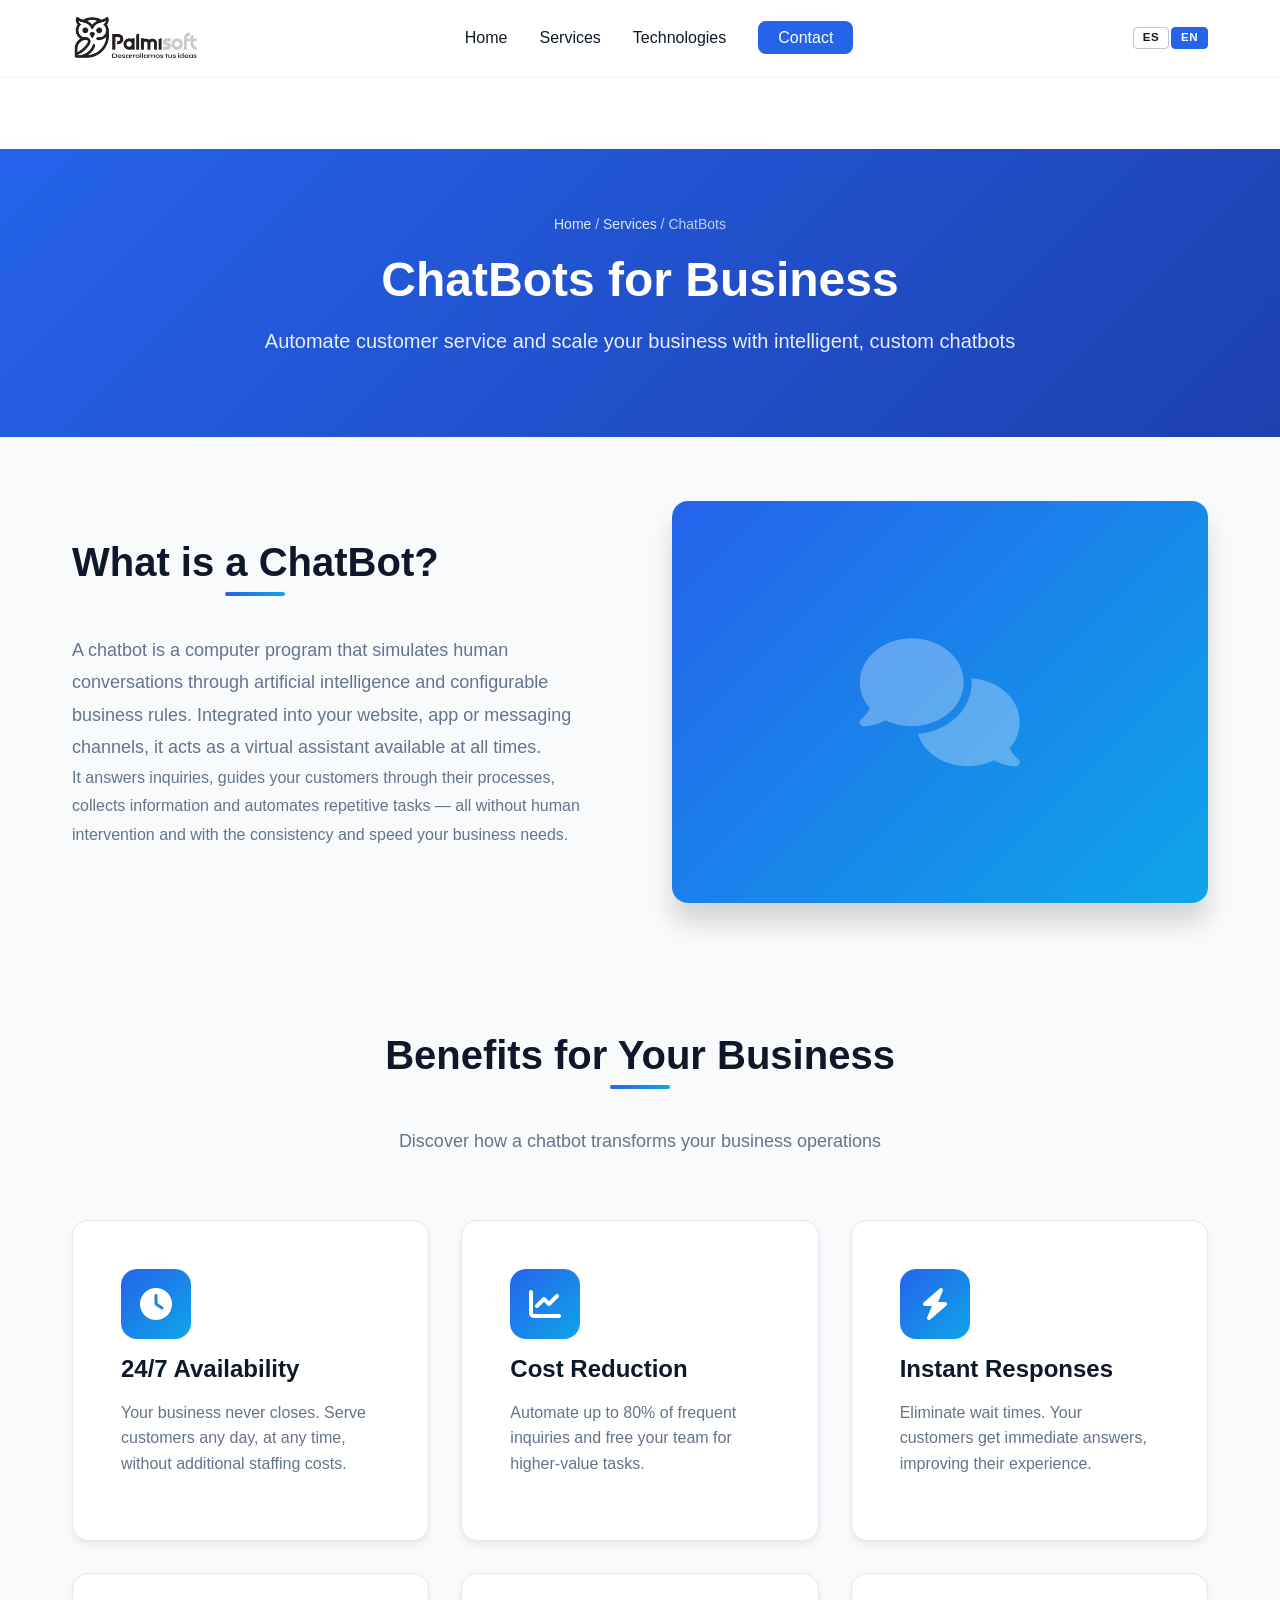
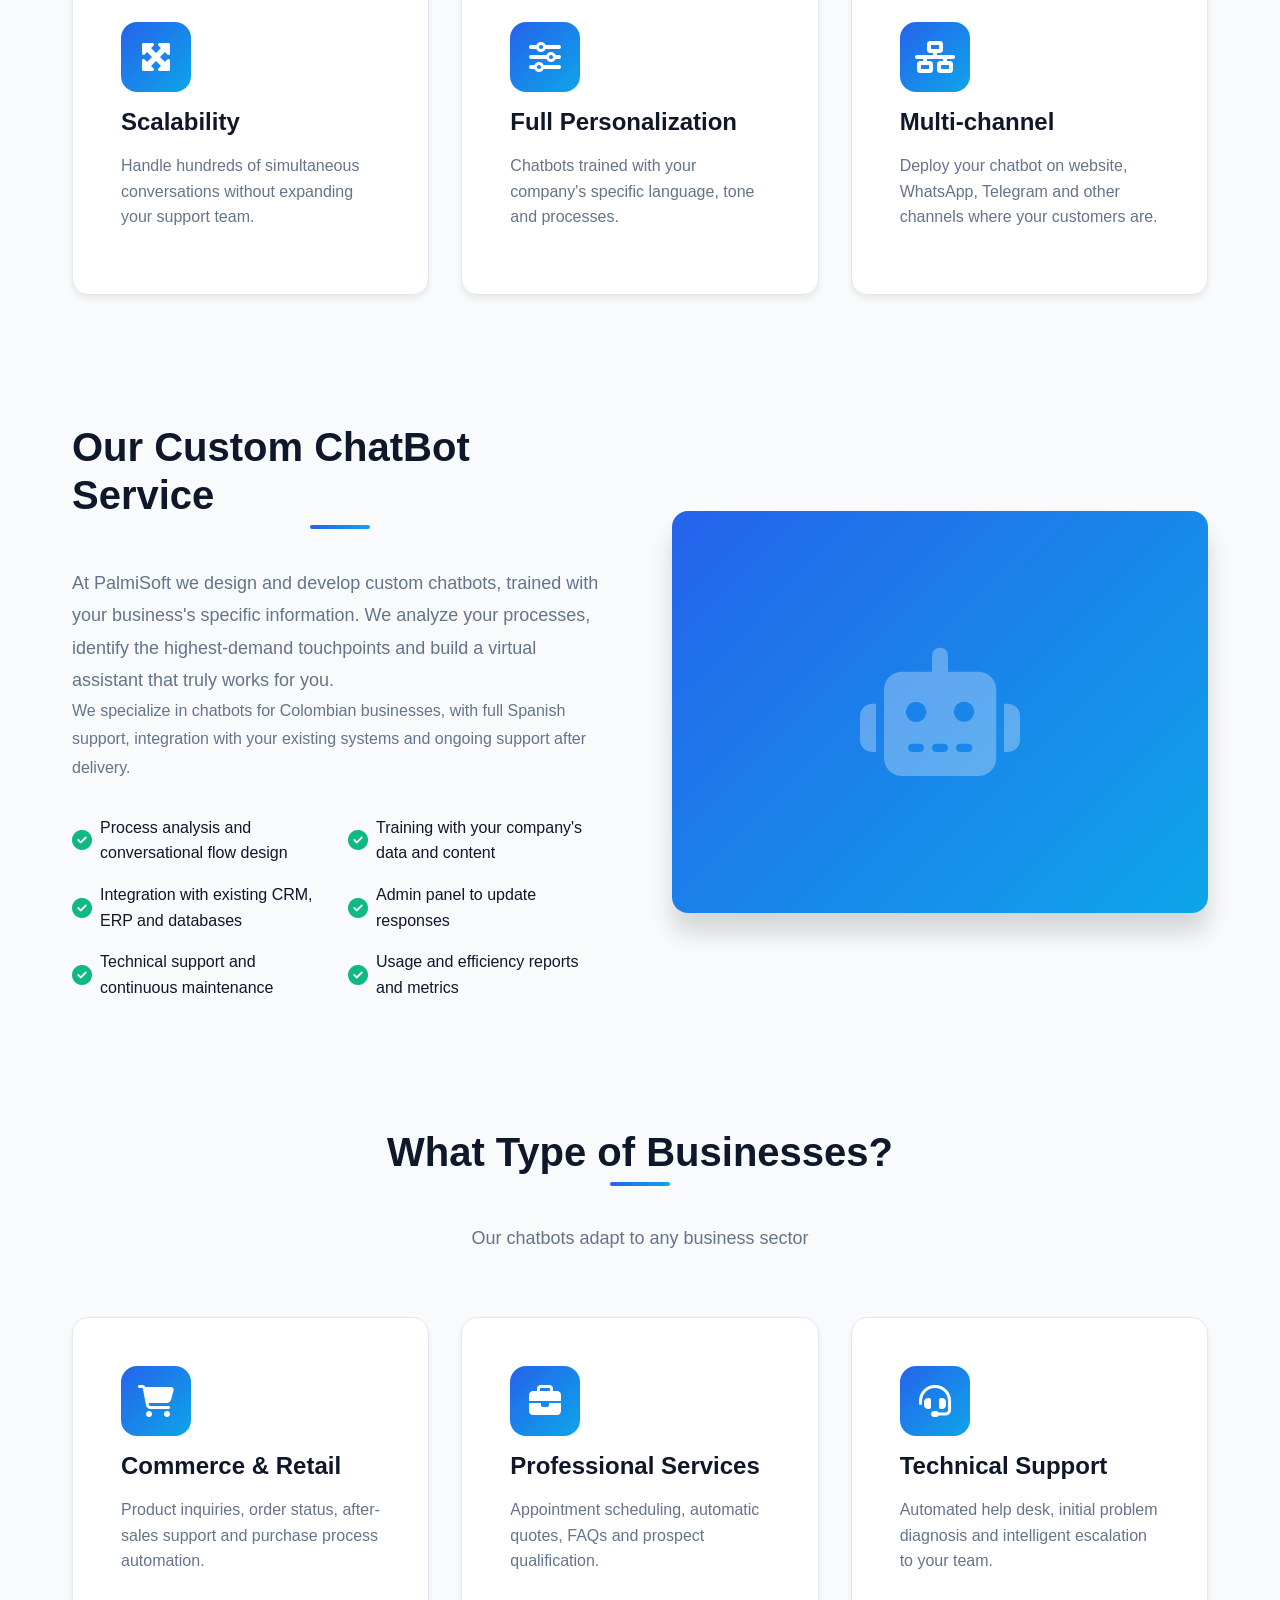
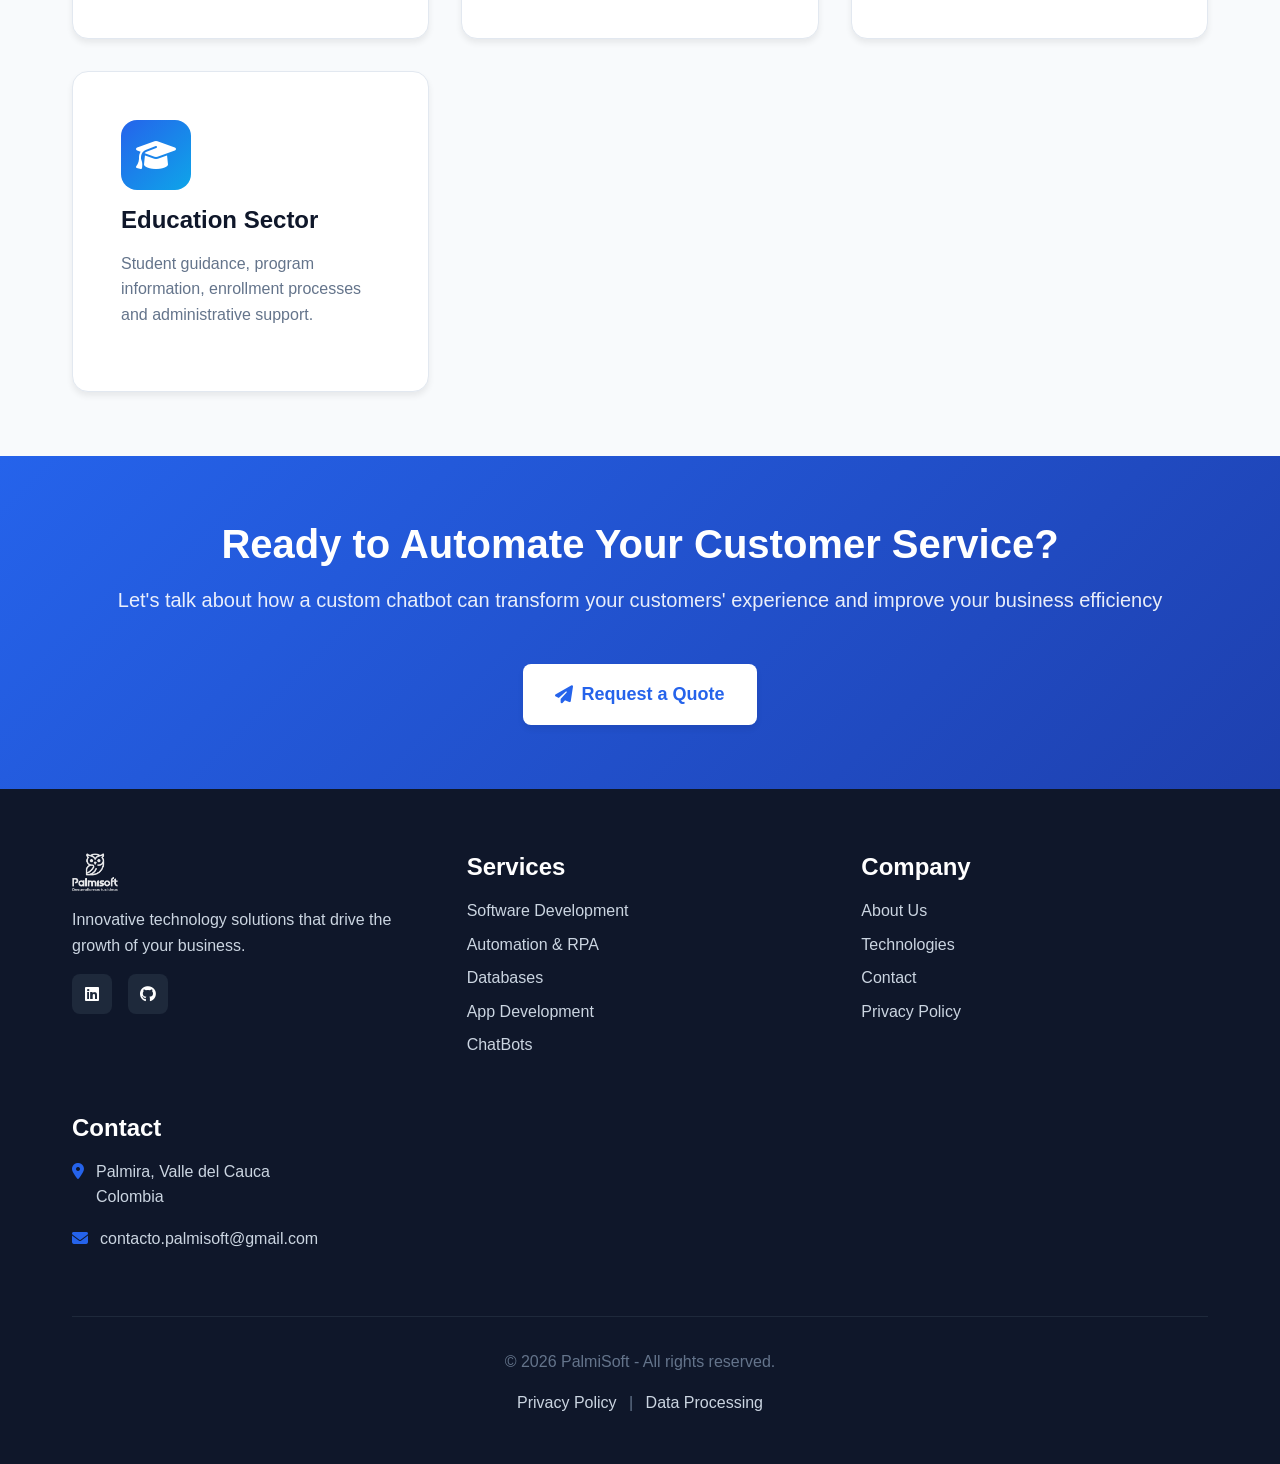
==== chatbots.html @ 6589552c "- Nueva pagina ChatBots" ====
<!DOCTYPE html>
<html lang="es" prefix="og: https://ogp.me/ns#">
<head>
    <meta charset="UTF-8">
    <meta name="viewport" content="width=device-width, initial-scale=1.0">

    <!-- ===== SEO PRIMARY META ===== -->
    <title>ChatBots para Empresas | PalmiSoft - Automatización de Atención al Cliente Colombia</title>
    <meta name="description" content="Creación de chatbots personalizados para empresas en Colombia. Mejora la atención al cliente, automatiza respuestas y opera 24/7. PalmiSoft, Palmira, Colombia.">
    <meta name="keywords" content="chatbot para empresas, chatbot Colombia, automatización atención al cliente, chatbot personalizado, asistente virtual empresas, chatbot WhatsApp, chatbots Palmira, PalmiSoft">
    <meta name="author" content="PalmiSoft">
    <meta name="robots" content="index, follow">
    <meta name="theme-color" content="#2563eb">
    <link rel="canonical" href="https://palmisoft.com.co/chatbots.html">

    <!-- ===== OPEN GRAPH ===== -->
    <meta property="og:type" content="website">
    <meta property="og:url" content="https://palmisoft.com.co/chatbots.html">
    <meta property="og:title" content="ChatBots para Empresas | PalmiSoft - Automatización de Atención al Cliente">
    <meta property="og:description" content="Creación de chatbots personalizados para empresas en Colombia. Mejora la atención al cliente, automatiza respuestas y opera 24/7.">
    <meta property="og:image" content="https://palmisoft.com.co/img/LogoPalmiSoft.png">
    <meta property="og:image:alt" content="PalmiSoft - ChatBots para Empresas">
    <meta property="og:locale" content="es_CO">
    <meta property="og:site_name" content="PalmiSoft">

    <!-- ===== TWITTER CARD ===== -->
    <meta name="twitter:card" content="summary_large_image">
    <meta name="twitter:title" content="ChatBots para Empresas | PalmiSoft">
    <meta name="twitter:description" content="Creación de chatbots personalizados para empresas en Colombia. Mejora la atención al cliente y opera 24/7.">
    <meta name="twitter:image" content="https://palmisoft.com.co/img/LogoPalmiSoft.png">

    <!-- ===== FAVICON ===== -->
    <link rel="icon" type="image/png" href="img/icono.png">
    <link rel="shortcut icon" type="image/png" href="img/icono.png">
    <link rel="apple-touch-icon" href="img/icono.png">

    <!-- ===== PRECONNECTS ===== -->
    <link rel="preconnect" href="https://cdnjs.cloudflare.com">
    <link rel="dns-prefetch" href="https://cdnjs.cloudflare.com">

    <link rel="stylesheet" href="css/styles.css">
    <link rel="stylesheet" href="https://cdnjs.cloudflare.com/ajax/libs/font-awesome/6.4.0/css/all.min.css">

    <!-- ===== JSON-LD STRUCTURED DATA ===== -->
    <script type="application/ld+json">
    {
      "@context": "https://schema.org",
      "@graph": [
        {
          "@type": "Service",
          "@id": "https://palmisoft.com.co/chatbots.html#service",
          "name": "Creación de ChatBots para Empresas",
          "description": "Diseño y desarrollo de chatbots personalizados para empresas. Mejora la atención al cliente, automatiza respuestas y opera 24/7.",
          "provider": { "@id": "https://palmisoft.com.co/#business" },
          "serviceType": "ChatBot Development",
          "areaServed": "Colombia",
          "inLanguage": "es-CO"
        },
        {
          "@type": "WebPage",
          "@id": "https://palmisoft.com.co/chatbots.html",
          "url": "https://palmisoft.com.co/chatbots.html",
          "name": "ChatBots para Empresas - PalmiSoft",
          "description": "Creación de chatbots personalizados para empresas en Colombia. Atención al cliente 24/7, automatización de respuestas y reducción de costos operativos.",
          "isPartOf": { "@id": "https://palmisoft.com.co/#website" },
          "about": { "@id": "https://palmisoft.com.co/#business" },
          "inLanguage": "es-CO",
          "breadcrumb": {
            "@type": "BreadcrumbList",
            "itemListElement": [
              { "@type": "ListItem", "position": 1, "name": "Inicio", "item": "https://palmisoft.com.co/" },
              { "@type": "ListItem", "position": 2, "name": "Servicios", "item": "https://palmisoft.com.co/#servicios" },
              { "@type": "ListItem", "position": 3, "name": "ChatBots para Empresas", "item": "https://palmisoft.com.co/chatbots.html" }
            ]
          }
        }
      ]
    }
    </script>
</head>
<body>
    <!-- Header / Navigation -->
    <header class="header">
        <nav class="navbar">
            <div class="container">
                <div class="nav-wrapper">
                    <a href="index.html" class="logo">
                        <img src="img/LogoPalmiSoft2.png" alt="PalmiSoft" class="logo-img">
                    </a>
                    <button class="mobile-menu-toggle" aria-label="Toggle menu">
                        <span></span>
                        <span></span>
                        <span></span>
                    </button>
                    <ul class="nav-menu">
                        <li><a href="index.html" class="nav-link" data-i18n="nav.home">Inicio</a></li>
                        <li><a href="index.html#servicios" class="nav-link" data-i18n="nav.services">Servicios</a></li>
                        <li><a href="index.html#tecnologias" class="nav-link" data-i18n="nav.technologies">Tecnologías</a></li>
                        <li><a href="contacto.html" class="nav-link btn-contact" data-i18n="nav.contact">Contacto</a></li>
                    </ul>
                    <div class="lang-switcher">
                        <button class="lang-btn active" data-lang="es" aria-pressed="true">ES</button>
                        <button class="lang-btn" data-lang="en" aria-pressed="false">EN</button>
                    </div>
                </div>
            </div>
        </nav>
    </header>

    <!-- Page Header -->
    <section class="page-header">
        <div class="container">
            <p class="page-breadcrumb">
                <a href="index.html" data-i18n="nav.home">Inicio</a> /
                <a href="index.html#servicios" data-i18n="nav.services">Servicios</a> /
                <span data-i18n="chatbots.page.crumb">ChatBots</span>
            </p>
            <h1 class="page-title" data-i18n="chatbots.page.title">ChatBots para Empresas</h1>
            <p class="page-subtitle" data-i18n="chatbots.page.subtitle">Automatiza la atención al cliente y escala tu negocio con chatbots inteligentes y personalizados</p>
        </div>
    </section>

    <!-- ¿Qué es un ChatBot? -->
    <section id="que-es" class="about">
        <div class="container">
            <div class="about-content">
                <div class="about-text">
                    <h2 class="section-title" data-i18n="chatbots.queEs.title">¿Qué es un ChatBot?</h2>
                    <p class="section-description" data-i18n="chatbots.queEs.p1">Un chatbot es un programa informático que simula conversaciones humanas mediante inteligencia artificial y reglas de negocio configurables. Integrado en tu sitio web, aplicación o canales de mensajería, actúa como un asistente virtual disponible en todo momento.</p>
                    <p data-i18n="chatbots.queEs.p2">Responde consultas, guía a tus clientes en sus procesos, recopila información y automatiza tareas repetitivas, todo sin intervención humana y con la consistencia y velocidad que tu negocio necesita.</p>
                </div>
                <div class="about-image">
                    <div class="about-image-placeholder">
                        <i class="fas fa-comments"></i>
                    </div>
                </div>
            </div>
        </div>
    </section>

    <!-- Beneficios -->
    <section id="beneficios" class="technologies">
        <div class="container">
            <div class="section-header">
                <h2 class="section-title" data-i18n="chatbots.benefits.title">Beneficios para tu Empresa</h2>
                <p class="section-description" data-i18n="chatbots.benefits.desc">Descubre cómo un chatbot transforma la operación de tu negocio</p>
            </div>
            <div class="services-grid">

                <div class="service-card">
                    <div class="service-icon">
                        <i class="fas fa-clock"></i>
                    </div>
                    <h3 class="service-title" data-i18n="chatbots.benefits.b1.title">Atención 24/7</h3>
                    <p class="service-description" data-i18n="chatbots.benefits.b1.desc">Tu negocio nunca cierra. Atiende clientes cualquier día y a cualquier hora sin costos adicionales de personal.</p>
                </div>

                <div class="service-card">
                    <div class="service-icon">
                        <i class="fas fa-chart-line"></i>
                    </div>
                    <h3 class="service-title" data-i18n="chatbots.benefits.b2.title">Reducción de Costos</h3>
                    <p class="service-description" data-i18n="chatbots.benefits.b2.desc">Automatiza hasta el 80% de las consultas frecuentes y libera a tu equipo para tareas de mayor valor.</p>
                </div>

                <div class="service-card">
                    <div class="service-icon">
                        <i class="fas fa-bolt"></i>
                    </div>
                    <h3 class="service-title" data-i18n="chatbots.benefits.b3.title">Respuestas Instantáneas</h3>
                    <p class="service-description" data-i18n="chatbots.benefits.b3.desc">Elimina los tiempos de espera. Tus clientes obtienen respuestas inmediatas, mejorando su experiencia.</p>
                </div>

                <div class="service-card">
                    <div class="service-icon">
                        <i class="fas fa-expand-arrows-alt"></i>
                    </div>
                    <h3 class="service-title" data-i18n="chatbots.benefits.b4.title">Escalabilidad</h3>
                    <p class="service-description" data-i18n="chatbots.benefits.b4.desc">Atiende cientos de conversaciones simultáneas sin necesidad de ampliar tu equipo de soporte.</p>
                </div>

                <div class="service-card">
                    <div class="service-icon">
                        <i class="fas fa-sliders-h"></i>
                    </div>
                    <h3 class="service-title" data-i18n="chatbots.benefits.b5.title">Personalización Total</h3>
                    <p class="service-description" data-i18n="chatbots.benefits.b5.desc">Chatbots entrenados con el lenguaje, tono y procesos específicos de tu empresa y sector.</p>
                </div>

                <div class="service-card">
                    <div class="service-icon">
                        <i class="fas fa-network-wired"></i>
                    </div>
                    <h3 class="service-title" data-i18n="chatbots.benefits.b6.title">Multi-canal</h3>
                    <p class="service-description" data-i18n="chatbots.benefits.b6.desc">Despliega tu chatbot en sitio web, WhatsApp, Telegram y otros canales donde están tus clientes.</p>
                </div>

            </div>
        </div>
    </section>

    <!-- Nuestro Servicio -->
    <section id="servicio" class="about">
        <div class="container">
            <div class="about-content">
                <div class="about-text">
                    <h2 class="section-title" data-i18n="chatbots.service.title">Nuestro Servicio de ChatBots Personalizados</h2>
                    <p class="section-description" data-i18n="chatbots.service.p1">En PalmiSoft diseñamos y desarrollamos chatbots a la medida, entrenados con la información específica de tu negocio. Analizamos tus procesos, identificamos los puntos de mayor demanda y construimos un asistente virtual que realmente trabaja para ti.</p>
                    <p data-i18n="chatbots.service.p2">Nos especializamos en chatbots para empresas colombianas, con soporte completo en español, integración con los sistemas que ya utilizas y acompañamiento permanente después de la entrega.</p>
                    <div class="about-features">
                        <div class="feature-item">
                            <i class="fas fa-check-circle"></i>
                            <span data-i18n="chatbots.service.f1">Análisis de procesos y diseño de flujos conversacionales</span>
                        </div>
                        <div class="feature-item">
                            <i class="fas fa-check-circle"></i>
                            <span data-i18n="chatbots.service.f2">Entrenamiento con datos y contenido de tu empresa</span>
                        </div>
                        <div class="feature-item">
                            <i class="fas fa-check-circle"></i>
                            <span data-i18n="chatbots.service.f3">Integración con CRM, ERP y bases de datos existentes</span>
                        </div>
                        <div class="feature-item">
                            <i class="fas fa-check-circle"></i>
                            <span data-i18n="chatbots.service.f4">Panel de administración para actualizar respuestas</span>
                        </div>
                        <div class="feature-item">
                            <i class="fas fa-check-circle"></i>
                            <span data-i18n="chatbots.service.f5">Soporte técnico y mantenimiento continuo</span>
                        </div>
                        <div class="feature-item">
                            <i class="fas fa-check-circle"></i>
                            <span data-i18n="chatbots.service.f6">Reportes y métricas de uso y eficiencia</span>
                        </div>
                    </div>
                </div>
                <div class="about-image">
                    <div class="about-image-placeholder">
                        <i class="fas fa-robot"></i>
                    </div>
                </div>
            </div>
        </div>
    </section>

    <!-- Casos de Uso -->
    <section id="casos" class="technologies">
        <div class="container">
            <div class="section-header">
                <h2 class="section-title" data-i18n="chatbots.useCases.title">¿Para qué tipo de empresas?</h2>
                <p class="section-description" data-i18n="chatbots.useCases.desc">Nuestros chatbots se adaptan a cualquier sector empresarial</p>
            </div>
            <div class="services-grid">

                <div class="service-card">
                    <div class="service-icon">
                        <i class="fas fa-shopping-cart"></i>
                    </div>
                    <h3 class="service-title" data-i18n="chatbots.useCases.u1.title">Comercio y Retail</h3>
                    <p class="service-description" data-i18n="chatbots.useCases.u1.desc">Consultas de productos, estado de pedidos, soporte postventa y automatización del proceso de compra.</p>
                </div>

                <div class="service-card">
                    <div class="service-icon">
                        <i class="fas fa-briefcase"></i>
                    </div>
                    <h3 class="service-title" data-i18n="chatbots.useCases.u2.title">Servicios Profesionales</h3>
                    <p class="service-description" data-i18n="chatbots.useCases.u2.desc">Agendamiento de citas, cotizaciones automáticas, consultas frecuentes y calificación de prospectos.</p>
                </div>

                <div class="service-card">
                    <div class="service-icon">
                        <i class="fas fa-headset"></i>
                    </div>
                    <h3 class="service-title" data-i18n="chatbots.useCases.u3.title">Soporte Técnico</h3>
                    <p class="service-description" data-i18n="chatbots.useCases.u3.desc">Mesa de ayuda automatizada, diagnóstico inicial de problemas y escalamiento inteligente a tu equipo.</p>
                </div>

                <div class="service-card">
                    <div class="service-icon">
                        <i class="fas fa-graduation-cap"></i>
                    </div>
                    <h3 class="service-title" data-i18n="chatbots.useCases.u4.title">Sector Educativo</h3>
                    <p class="service-description" data-i18n="chatbots.useCases.u4.desc">Orientación a estudiantes, información de programas, procesos de inscripción y soporte administrativo.</p>
                </div>

            </div>
        </div>
    </section>

    <!-- CTA Section -->
    <section class="cta-section">
        <div class="container">
            <div class="cta-content">
                <h2 class="cta-title" data-i18n="chatbots.cta.title">¿Listo para automatizar tu atención al cliente?</h2>
                <p class="cta-description" data-i18n="chatbots.cta.desc">Conversemos sobre cómo un chatbot personalizado puede transformar la experiencia de tus clientes y mejorar la eficiencia de tu negocio</p>
                <div class="cta-buttons">
                    <a href="contacto.html" class="btn btn-primary btn-lg">
                        <i class="fas fa-paper-plane"></i> <span data-i18n="chatbots.cta.btn">Solicitar cotización</span>
                    </a>
                </div>
            </div>
        </div>
    </section>

    <!-- Footer -->
    <footer class="footer">
        <div class="container">
            <div class="footer-content">
                <div class="footer-section">
                    <h3 class="footer-title">
                        <img src="img/Logo3.png" alt="PalmiSoft" class="footer-logo-img">
                    </h3>
                    <p class="footer-description" data-i18n="footer.desc">Soluciones tecnológicas innovadoras que impulsan el crecimiento de tu negocio.</p>
                    <div class="social-links">
                        <a href="#" class="social-link" aria-label="LinkedIn"><i class="fab fa-linkedin"></i></a>
                        <a href="#" class="social-link" aria-label="GitHub"><i class="fab fa-github"></i></a>
                    </div>
                </div>

                <div class="footer-section">
                    <h4 class="footer-subtitle" data-i18n="footer.services">Servicios</h4>
                    <ul class="footer-links">
                        <li><a href="index.html#servicios" data-i18n="footer.links.s1">Desarrollo de Software</a></li>
                        <li><a href="index.html#servicios" data-i18n="footer.links.s2">Automatización y RPA</a></li>
                        <li><a href="index.html#servicios" data-i18n="footer.links.s3">Bases de Datos</a></li>
                        <li><a href="index.html#servicios" data-i18n="footer.links.s4">Desarrollo de Aplicaciones</a></li>
                        <li><a href="chatbots.html" data-i18n="footer.links.s5">ChatBots</a></li>
                    </ul>
                </div>

                <div class="footer-section">
                    <h4 class="footer-subtitle" data-i18n="footer.company">Empresa</h4>
                    <ul class="footer-links">
                        <li><a href="index.html#acerca" data-i18n="footer.links.about">Sobre Nosotros</a></li>
                        <li><a href="index.html#tecnologias" data-i18n="footer.links.tech">Tecnologías</a></li>
                        <li><a href="contacto.html" data-i18n="footer.links.contact">Contacto</a></li>
                        <li><a href="privacidad.html" data-i18n="footer.links.privacy">Política de Privacidad</a></li>
                    </ul>
                </div>

                <div class="footer-section">
                    <h4 class="footer-subtitle" data-i18n="footer.contact">Contacto</h4>
                    <ul class="footer-contact">
                        <li>
                            <i class="fas fa-map-marker-alt"></i>
                            <span>Palmira, Valle del Cauca<br>Colombia</span>
                        </li>
                        <li>
                            <i class="fas fa-envelope"></i>
                            <a href="mailto:contacto.palmisoft@gmail.com">contacto.palmisoft@gmail.com</a>
                        </li>
                    </ul>
                </div>
            </div>

            <div class="footer-bottom">
                <p data-i18n="footer.rights">&copy; 2026 PalmiSoft - Todos los derechos reservados.</p>
                <p class="footer-legal">
                    <a href="privacidad.html" data-i18n="footer.legal.privacy">Política de Privacidad</a> | 
                    <a href="privacidad.html" data-i18n="footer.legal.data">Tratamiento de Datos</a>
                </p>
            </div>
        </div>
    </footer>

    <!-- WhatsApp Floating Button 
    <a href="https://wa.me/573173184631?text=Hola%20PalmiSoft%2C%20me%20gustar%C3%ADa%20obtener%20m%C3%A1s%20informaci%C3%B3n%20sobre%20sus%20servicios."
       class="whatsapp-btn"
       target="_blank"
       rel="noopener noreferrer"
       data-i18n-aria="whatsapp.aria"
       aria-label="Contactar por WhatsApp">
        <i class="fab fa-whatsapp"></i>
        <span class="whatsapp-tooltip" data-i18n="whatsapp.tooltip">¡Chatea con nosotros!</span>
    </a>-->

    <script src="js/i18n.js"></script>
    <script src="js/script.js"></script>
</body>
</html>
---- css/styles.css ----
/* ======================================
   PALMISOFT - CORPORATE WEBSITE STYLES
   Modern, responsive design with corporate palette
   ====================================== */

/* ============= CSS RESET & BASE ============= */
* {
    margin: 0;
    padding: 0;
    box-sizing: border-box;
}

:root {
    /* Corporate Color Palette */
    --primary-color: #2563eb;
    --primary-dark: #1e40af;
    --primary-light: #3b82f6;
    --secondary-color: #64748b;
    --secondary-dark: #475569;
    --accent-color: #0ea5e9;
    
    /* Neutral Colors */
    --dark: #0f172a;
    --dark-alt: #1e293b;
    --gray: #64748b;
    --gray-light: #cbd5e1;
    --gray-lighter: #e2e8f0;
    --light: #f8fafc;
    --white: #ffffff;
    
    /* Semantic Colors */
    --success: #10b981;
    --error: #ef4444;
    --warning: #f59e0b;
    --info: #3b82f6;
    
    /* Typography */
    --font-primary: 'Segoe UI', Tahoma, Geneva, Verdana, sans-serif;
    --font-secondary: -apple-system, BlinkMacSystemFont, sans-serif;
    
    /* Spacing */
    --spacing-xs: 0.5rem;
    --spacing-sm: 1rem;
    --spacing-md: 2rem;
    --spacing-lg: 3rem;
    --spacing-xl: 4rem;
    
    /* Border Radius */
    --radius-sm: 0.375rem;
    --radius-md: 0.5rem;
    --radius-lg: 1rem;
    --radius-xl: 1.5rem;
    
    /* Shadows */
    --shadow-sm: 0 1px 2px rgba(0, 0, 0, 0.05);
    --shadow-md: 0 4px 6px rgba(0, 0, 0, 0.07);
    --shadow-lg: 0 10px 15px rgba(0, 0, 0, 0.1);
    --shadow-xl: 0 20px 25px rgba(0, 0, 0, 0.15);
    
    /* Transitions */
    --transition-fast: 0.2s ease;
    --transition-base: 0.3s ease;
    --transition-slow: 0.5s ease;
}

html {
    scroll-behavior: smooth;
    font-size: 16px;
}

body {
    font-family: var(--font-primary);
    color: var(--dark);
    background-color: var(--white);
    line-height: 1.6;
    overflow-x: hidden;
}

/* ============= TYPOGRAPHY ============= */
h1, h2, h3, h4, h5, h6 {
    font-weight: 700;
    line-height: 1.2;
    color: var(--dark);
    margin-bottom: var(--spacing-sm);
}

h1 { font-size: 3rem; }
h2 { font-size: 2.5rem; }
h3 { font-size: 2rem; }
h4 { font-size: 1.5rem; }
h5 { font-size: 1.25rem; }
h6 { font-size: 1rem; }

p {
    margin-bottom: var(--spacing-sm);
    color: var(--gray);
}

a {
    color: var(--primary-color);
    text-decoration: none;
    transition: color var(--transition-fast);
}

a:hover {
    color: var(--primary-dark);
}

/* ============= LAYOUT ============= */
.container {
    max-width: 1200px;
    margin: 0 auto;
    padding: 0 var(--spacing-md);
}

.section-header {
    text-align: center;
    margin-bottom: var(--spacing-xl);
}

.section-title {
    font-size: 2.5rem;
    color: var(--dark);
    margin-bottom: var(--spacing-sm);
    position: relative;
    display: inline-block;
}

.section-title::after {
    content: '';
    position: absolute;
    bottom: -10px;
    left: 50%;
    transform: translateX(-50%);
    width: 60px;
    height: 4px;
    background: linear-gradient(90deg, var(--primary-color), var(--accent-color));
    border-radius: var(--radius-sm);
}

.section-description {
    font-size: 1.125rem;
    color: var(--gray);
    max-width: 700px;
    margin: var(--spacing-md) auto 0;
}

/* ============= BUTTONS ============= */
.btn {
    display: inline-flex;
    align-items: center;
    gap: 0.5rem;
    padding: 0.75rem 1.5rem;
    font-size: 1rem;
    font-weight: 600;
    text-align: center;
    border: none;
    border-radius: var(--radius-md);
    cursor: pointer;
    transition: all var(--transition-base);
    text-decoration: none;
}

.btn-primary {
    background: linear-gradient(135deg, var(--primary-color), var(--primary-light));
    color: var(--white);
    box-shadow: var(--shadow-md);
}

.btn-primary:hover {
    background: linear-gradient(135deg, var(--primary-dark), var(--primary-color));
    transform: translateY(-2px);
    box-shadow: var(--shadow-lg);
}

.btn-secondary {
    background: transparent;
    color: var(--primary-color);
    border: 2px solid var(--primary-color);
}

.btn-secondary:hover {
    background: var(--primary-color);
    color: var(--white);
    transform: translateY(-2px);
}

.btn-lg {
    padding: 1rem 2rem;
    font-size: 1.125rem;
}

.btn-block {
    width: 100%;
    justify-content: center;
}

/* ============= HEADER & NAVIGATION ============= */
.header {
    background: var(--white);
    box-shadow: var(--shadow-sm);
    position: sticky;
    top: 0;
    z-index: 1000;
    transition: all var(--transition-base);
}

.navbar {
    padding: 1rem 0;
}

.nav-wrapper {
    display: flex;
    justify-content: space-between;
    align-items: center;
}

.logo {
    display: flex;
    align-items: center;
    gap: 0.75rem;
    font-size: 1.5rem;
    font-weight: 700;
    color: var(--primary-color);
    text-decoration: none;
}

.logo i {
    font-size: 1.75rem;
}

.nav-menu {
    display: flex;
    list-style: none;
    gap: 2rem;
    align-items: center;
}

.nav-link {
    color: var(--dark);
    font-weight: 500;
    padding: 0.5rem 0;
    position: relative;
    transition: color var(--transition-fast);
}

.nav-link::after {
    content: '';
    position: absolute;
    bottom: 0;
    left: 0;
    width: 0;
    height: 2px;
    background: var(--primary-color);
    transition: width var(--transition-base);
}

.nav-link:hover::after,
.nav-link.active::after {
    width: 100%;
}

.nav-link.btn-contact {
    padding: 0.5rem 1.25rem;
    background: var(--primary-color);
    color: var(--white);
    border-radius: var(--radius-md);
}

.nav-link.btn-contact::after {
    display: none;
}

.nav-link.btn-contact:hover {
    background: var(--primary-dark);
}

.mobile-menu-toggle {
    display: none;
    flex-direction: column;
    gap: 0.25rem;
    background: none;
    border: none;
    cursor: pointer;
    padding: 0.5rem;
}

.mobile-menu-toggle span {
    width: 25px;
    height: 3px;
    background: var(--dark);
    border-radius: var(--radius-sm);
    transition: all var(--transition-fast);
}

/* ============= HERO SECTION ============= */
.hero {
    position: relative;
    min-height: 100vh;
    display: flex;
    align-items: center;
    justify-content: center;
    background: linear-gradient(135deg, #050e1d 0%, #0d2248 40%, #1a3a8f 78%, #2563eb 100%);
    color: var(--white);
    overflow: hidden;
}

.hero-overlay {
    position: absolute;
    inset: 0;
    background-image: radial-gradient(circle, rgba(255, 255, 255, 0.07) 1px, transparent 1px);
    background-size: 28px 28px;
    opacity: 1;
}

.hero-content {
    position: relative;
    z-index: 1;
    text-align: center;
    max-width: 900px;
    padding: var(--spacing-xl) var(--spacing-md);
}

.hero-title {
    font-size: 3.5rem;
    color: var(--white);
    margin-bottom: var(--spacing-md);
    animation: fadeInUp 0.8s ease;
}

.hero-subtitle {
    font-size: 1.25rem;
    color: rgba(255, 255, 255, 0.9);
    margin-bottom: var(--spacing-lg);
    animation: fadeInUp 0.8s ease 0.2s backwards;
}

.hero-cta {
    display: flex;
    gap: var(--spacing-sm);
    justify-content: center;
    flex-wrap: wrap;
    margin-bottom: var(--spacing-xl);
    animation: fadeInUp 0.8s ease 0.4s backwards;
}

.hero-stats {
    display: flex;
    justify-content: center;
    gap: var(--spacing-lg);
    flex-wrap: wrap;
    animation: fadeInUp 0.8s ease 0.6s backwards;
}

.stat-item {
    display: flex;
    flex-direction: column;
    align-items: center;
    gap: 0.5rem;
}

.stat-item i {
    font-size: 2rem;
    color: var(--accent-color);
}

.stat-number {
    font-size: 2rem;
    font-weight: 700;
    color: var(--white);
}

.stat-label {
    font-size: 0.875rem;
    color: rgba(255, 255, 255, 0.8);
}

.hero-scroll {
    position: absolute;
    bottom: 2rem;
    left: 50%;
    transform: translateX(-50%);
    animation: bounce 2s infinite;
}

.scroll-indicator {
    display: block;
    width: 40px;
    height: 40px;
    border: 2px solid var(--white);
    border-radius: 50%;
    display: flex;
    align-items: center;
    justify-content: center;
    color: var(--white);
    font-size: 1.25rem;
}

/* ============= ABOUT SECTION ============= */
.about {
    padding: var(--spacing-xl) 0;
    background: var(--light);
}

.about-content {
    display: grid;
    grid-template-columns: 1fr 1fr;
    gap: var(--spacing-xl);
    align-items: center;
}

.about-text p {
    color: var(--gray);
    line-height: 1.8;
}

.about-features {
    display: grid;
    grid-template-columns: repeat(2, 1fr);
    gap: var(--spacing-sm);
    margin-top: var(--spacing-md);
}

.feature-item {
    display: flex;
    align-items: center;
    gap: 0.5rem;
    color: var(--dark);
}

.feature-item i {
    color: var(--success);
    font-size: 1.25rem;
}

.about-image-placeholder {
    background: linear-gradient(135deg, var(--primary-color), var(--accent-color));
    border-radius: var(--radius-lg);
    aspect-ratio: 4/3;
    display: flex;
    align-items: center;
    justify-content: center;
    box-shadow: var(--shadow-xl);
}

.about-image-placeholder i {
    font-size: 8rem;
    color: rgba(255, 255, 255, 0.3);
}

/* ============= SERVICES SECTION ============= */
.services {
    padding: var(--spacing-xl) 0;
}

.services-grid {
    display: grid;
    grid-template-columns: repeat(auto-fit, minmax(280px, 1fr));
    gap: var(--spacing-md);
}

.service-card {
    background: var(--white);
    padding: var(--spacing-lg);
    border-radius: var(--radius-lg);
    box-shadow: var(--shadow-md);
    transition: all var(--transition-base);
    border: 1px solid var(--gray-lighter);
    position: relative;
    overflow: hidden;
}

.service-card:hover {
    transform: translateY(-8px);
    box-shadow: var(--shadow-xl);
    border-color: var(--primary-color);
}

.service-icon {
    width: 70px;
    height: 70px;
    background: linear-gradient(135deg, var(--primary-color), var(--accent-color));
    border-radius: var(--radius-lg);
    display: flex;
    align-items: center;
    justify-content: center;
    margin-bottom: var(--spacing-sm);
}

.service-icon i {
    font-size: 2rem;
    color: var(--white);
}

.service-title {
    font-size: 1.5rem;
    color: var(--dark);
    margin-bottom: var(--spacing-sm);
}

.service-description {
    color: var(--gray);
    margin-bottom: var(--spacing-sm);
}

.service-features {
    list-style: none;
}

.service-features li {
    padding: 0.5rem 0;
    color: var(--gray);
    display: flex;
    align-items: center;
    gap: 0.5rem;
}

.service-features i {
    color: var(--primary-color);
}

.service-card-cta {
    display: inline-flex;
    align-items: center;
    gap: 0.5rem;
    margin-top: var(--spacing-sm);
    color: var(--primary-color);
    font-weight: 600;
    font-size: 0.9rem;
    text-decoration: none;
    transition: gap var(--transition-fast), color var(--transition-fast);
}

.service-card-cta:hover {
    color: var(--primary-dark);
    gap: 0.75rem;
}

/* ============= TECHNOLOGIES SECTION ============= */
.technologies {
    padding: var(--spacing-xl) 0;
    background: var(--light);
}

.tech-categories {
    display: grid;
    gap: var(--spacing-lg);
}

.tech-category {
    background: var(--white);
    padding: var(--spacing-lg);
    border-radius: var(--radius-lg);
    box-shadow: var(--shadow-md);
}

.tech-category-title {
    font-size: 1.5rem;
    color: var(--dark);
    margin-bottom: var(--spacing-md);
    display: flex;
    align-items: center;
    gap: 0.75rem;
}

.tech-category-title i {
    color: var(--primary-color);
}

.tech-grid {
    display: grid;
    grid-template-columns: repeat(auto-fit, minmax(150px, 1fr));
    gap: var(--spacing-sm);
}

.tech-item {
    display: flex;
    flex-direction: column;
    align-items: center;
    gap: 0.5rem;
    padding: var(--spacing-sm);
    background: var(--light);
    border-radius: var(--radius-md);
    transition: all var(--transition-fast);
    cursor: default;
}

.tech-item:hover {
    background: var(--primary-color);
    color: var(--white);
    transform: scale(1.05);
}

.tech-item i {
    font-size: 2.5rem;
    color: var(--primary-color);
    transition: color var(--transition-fast);
}

.tech-item:hover i {
    color: var(--white);
}

.tech-item span {
    font-weight: 600;
    font-size: 0.875rem;
    text-align: center;
}

/* ============= CTA SECTION ============= */
.cta-section {
    padding: var(--spacing-xl) 0;
    background: linear-gradient(135deg, var(--primary-color), var(--primary-dark));
    color: var(--white);
    text-align: center;
}

.cta-title {
    font-size: 2.5rem;
    color: var(--white);
    margin-bottom: var(--spacing-sm);
}

.cta-description {
    font-size: 1.25rem;
    color: rgba(255, 255, 255, 0.9);
    margin-bottom: var(--spacing-lg);
}

.cta-buttons {
    display: flex;
    gap: var(--spacing-sm);
    justify-content: center;
    flex-wrap: wrap;
}

.cta-section .btn-primary {
    background: var(--white);
    color: var(--primary-color);
}

.cta-section .btn-primary:hover {
    background: var(--light);
}

.cta-section .btn-secondary {
    border-color: var(--white);
    color: var(--white);
}

.cta-section .btn-secondary:hover {
    background: var(--white);
    color: var(--primary-color);
}

/* ============= FOOTER ============= */
.footer {
    background: var(--dark);
    color: var(--gray-light);
    padding: var(--spacing-xl) 0 var(--spacing-md);
}

.footer-content {
    display: grid;
    grid-template-columns: repeat(auto-fit, minmax(250px, 1fr));
    gap: var(--spacing-lg);
    margin-bottom: var(--spacing-lg);
}

.footer-title {
    color: var(--white);
    margin-bottom: var(--spacing-sm);
    display: flex;
    align-items: center;
    gap: 0.5rem;
}

.footer-subtitle {
    color: var(--white);
    margin-bottom: var(--spacing-sm);
}

.footer-description {
    color: var(--gray-light);
    line-height: 1.6;
}

.social-links {
    display: flex;
    gap: var(--spacing-sm);
    margin-top: var(--spacing-sm);
}

.social-link {
    width: 40px;
    height: 40px;
    background: var(--dark-alt);
    border-radius: var(--radius-md);
    display: flex;
    align-items: center;
    justify-content: center;
    color: var(--white);
    transition: all var(--transition-fast);
}

.social-link:hover {
    background: var(--primary-color);
    transform: translateY(-3px);
}

.footer-links {
    list-style: none;
}

.footer-links li {
    margin-bottom: 0.5rem;
}

.footer-links a {
    color: var(--gray-light);
    transition: color var(--transition-fast);
}

.footer-links a:hover {
    color: var(--white);
}

.footer-contact {
    list-style: none;
}

.footer-contact li {
    display: flex;
    gap: 0.75rem;
    margin-bottom: var(--spacing-sm);
    align-items: flex-start;
}

.footer-contact i {
    color: var(--primary-color);
    margin-top: 0.25rem;
}

.footer-contact a {
    color: var(--gray-light);
}

.footer-contact a:hover {
    color: var(--white);
}

.footer-bottom {
    border-top: 1px solid var(--dark-alt);
    padding-top: var(--spacing-md);
    text-align: center;
}

.footer-legal {
    margin-top: var(--spacing-sm);
}

.footer-legal a {
    color: var(--gray-light);
    margin: 0 0.5rem;
}

/* ============= PAGE HEADER (Contact & Privacy) ============= */
.page-header {
    background: linear-gradient(135deg, var(--primary-color), var(--primary-dark));
    color: var(--white);
    padding: var(--spacing-xl) 0;
    text-align: center;
    margin-top: 73px;
}

.page-title {
    font-size: 3rem;
    color: var(--white);
    margin-bottom: var(--spacing-sm);
}

.page-subtitle {
    font-size: 1.25rem;
    color: rgba(255, 255, 255, 0.9);
}

.page-breadcrumb {
    font-size: 0.875rem;
    color: rgba(255, 255, 255, 0.7);
    margin-bottom: var(--spacing-sm);
}

.page-breadcrumb a {
    color: rgba(255, 255, 255, 0.85);
    text-decoration: none;
}

.page-breadcrumb a:hover {
    color: var(--white);
}

/* ============= CONTACT PAGE ============= */
.contact-section {
    padding: var(--spacing-xl) 0;
}

.contact-wrapper {
    display: grid;
    grid-template-columns: 1fr 1.5fr;
    gap: var(--spacing-xl);
}

.contact-info {
    background: var(--light);
    padding: var(--spacing-lg);
    border-radius: var(--radius-lg);
    height: fit-content;
}

.contact-info-title {
    font-size: 2rem;
    margin-bottom: var(--spacing-sm);
}

.contact-info-description {
    color: var(--gray);
    margin-bottom: var(--spacing-lg);
}

.contact-details {
    display: flex;
    flex-direction: column;
    gap: var(--spacing-md);
}

.contact-item {
    display: flex;
    gap: var(--spacing-sm);
}

.contact-icon {
    width: 50px;
    height: 50px;
    background: var(--primary-color);
    border-radius: var(--radius-md);
    display: flex;
    align-items: center;
    justify-content: center;
    flex-shrink: 0;
}

.contact-icon i {
    font-size: 1.5rem;
    color: var(--white);
}

.contact-text h3 {
    font-size: 1.125rem;
    margin-bottom: 0.25rem;
}

.contact-text p,
.contact-text a {
    color: var(--gray);
}

.contact-social {
    margin-top: var(--spacing-lg);
    padding-top: var(--spacing-lg);
    border-top: 1px solid var(--gray-lighter);
}

.contact-social h3 {
    font-size: 1.125rem;
    margin-bottom: var(--spacing-sm);
}

/* Contact Form */
.contact-form-wrapper {
    background: var(--white);
    padding: var(--spacing-lg);
    border-radius: var(--radius-lg);
    box-shadow: var(--shadow-lg);
}

.contact-form-title {
    font-size: 2rem;
    margin-bottom: var(--spacing-sm);
}

.contact-form-description {
    color: var(--gray);
    margin-bottom: var(--spacing-lg);
}

.form-group {
    margin-bottom: var(--spacing-md);
}

.form-label {
    display: block;
    font-weight: 600;
    margin-bottom: 0.5rem;
    color: var(--dark);
}

.required {
    color: var(--error);
}

.form-input {
    width: 100%;
    padding: 0.75rem;
    border: 2px solid var(--gray-lighter);
    border-radius: var(--radius-md);
    font-size: 1rem;
    font-family: inherit;
    transition: all var(--transition-fast);
}

.form-input:focus {
    outline: none;
    border-color: var(--primary-color);
    box-shadow: 0 0 0 3px rgba(37, 99, 235, 0.1);
}

.form-input.error {
    border-color: var(--error);
}

.form-error {
    display: block;
    color: var(--error);
    font-size: 0.875rem;
    margin-top: 0.25rem;
}

.checkbox-label {
    display: flex;
    align-items: flex-start;
    gap: 0.5rem;
    cursor: pointer;
}

.checkbox-label input[type="checkbox"] {
    margin-top: 0.25rem;
    cursor: pointer;
}

.checkbox-label span {
    color: var(--gray);
    font-size: 0.875rem;
}

.success-message {
    text-align: center;
    padding: var(--spacing-lg);
}

.success-icon {
    width: 80px;
    height: 80px;
    background: var(--success);
    border-radius: 50%;
    display: flex;
    align-items: center;
    justify-content: center;
    margin: 0 auto var(--spacing-md);
}

.success-icon i {
    font-size: 3rem;
    color: var(--white);
}

.success-message h3 {
    color: var(--success);
    margin-bottom: var(--spacing-sm);
}

/* Map Section */
.map-section {
    padding: var(--spacing-xl) 0;
    background: var(--light);
}

.map-placeholder {
    background: var(--white);
    border-radius: var(--radius-lg);
    padding: var(--spacing-xl);
    text-align: center;
    box-shadow: var(--shadow-md);
}

.map-placeholder i {
    font-size: 4rem;
    color: var(--primary-color);
    margin-bottom: var(--spacing-sm);
}

.map-placeholder p {
    font-size: 1.125rem;
    color: var(--gray);
}

/* ============= PRIVACY PAGE ============= */
.privacy-section {
    padding: var(--spacing-xl) 0;
    background: var(--light);
}

.privacy-content {
    max-width: 900px;
    margin: 0 auto;
}

.privacy-block {
    background: var(--white);
    padding: var(--spacing-lg);
    border-radius: var(--radius-lg);
    box-shadow: var(--shadow-md);
    margin-bottom: var(--spacing-md);
}

.privacy-title {
    font-size: 1.75rem;
    color: var(--dark);
    margin-bottom: var(--spacing-md);
    display: flex;
    align-items: flex-start;
    gap: var(--spacing-sm);
}

.privacy-number {
    display: inline-flex;
    align-items: center;
    justify-content: center;
    min-width: 40px;
    height: 40px;
    background: var(--primary-color);
    color: var(--white);
    border-radius: var(--radius-md);
    font-size: 1.25rem;
    font-weight: 700;
}

.privacy-text {
    color: var(--gray);
    line-height: 1.8;
}

.privacy-text ul {
    margin: var(--spacing-sm) 0;
    padding-left: var(--spacing-md);
}

.privacy-text li {
    margin-bottom: 0.5rem;
}

.info-list {
    list-style: none;
    padding: 0;
}

.info-list li {
    padding: 0.5rem 0;
    border-bottom: 1px solid var(--gray-lighter);
}

.info-list li:last-child {
    border-bottom: none;
}

.definition-list dt {
    font-weight: 700;
    color: var(--dark);
    margin-top: var(--spacing-sm);
}

.definition-list dd {
    margin-left: var(--spacing-md);
    margin-bottom: var(--spacing-sm);
}

.highlight-text {
    background: var(--light);
    padding: var(--spacing-sm);
    border-left: 4px solid var(--primary-color);
    border-radius: var(--radius-sm);
    display: flex;
    align-items: center;
    gap: var(--spacing-sm);
}

.highlight-text i {
    color: var(--primary-color);
    font-size: 1.25rem;
}

.rights-list {
    list-style: none;
    padding: 0;
}

.rights-list li {
    padding: 0.75rem;
    margin-bottom: 0.5rem;
    background: var(--light);
    border-radius: var(--radius-md);
    display: flex;
    align-items: center;
    gap: var(--spacing-sm);
}

.rights-list i {
    color: var(--success);
    font-size: 1.25rem;
}

.contact-box {
    background: var(--light);
    padding: var(--spacing-md);
    border-radius: var(--radius-md);
    text-align: center;
    margin: var(--spacing-md) 0;
}

.contact-box i {
    color: var(--primary-color);
    font-size: 1.5rem;
    margin-right: 0.5rem;
}

.contact-box a {
    font-size: 1.25rem;
    font-weight: 600;
}

.privacy-contact {
    background: linear-gradient(135deg, var(--primary-color), var(--primary-dark));
    color: var(--white);
    padding: var(--spacing-lg);
    border-radius: var(--radius-lg);
    text-align: center;
    margin-top: var(--spacing-lg);
}

.privacy-contact h3 {
    color: var(--white);
    margin-bottom: var(--spacing-sm);
}

.privacy-contact p {
    color: rgba(255, 255, 255, 0.9);
    margin-bottom: var(--spacing-md);
}

.contact-buttons {
    display: flex;
    gap: var(--spacing-sm);
    justify-content: center;
    flex-wrap: wrap;
}

.privacy-contact .btn-primary {
    background: var(--white);
    color: var(--primary-color);
}

.privacy-contact .btn-primary:hover {
    background: var(--light);
}

.privacy-contact .btn-secondary {
    border-color: var(--white);
    color: var(--white);
}

.privacy-contact .btn-secondary:hover {
    background: var(--white);
    color: var(--primary-color);
}

.back-to-home {
    text-align: center;
    margin-top: var(--spacing-lg);
}

/* ============= ANIMATIONS ============= */
@keyframes fadeInUp {
    from {
        opacity: 0;
        transform: translateY(30px);
    }
    to {
        opacity: 1;
        transform: translateY(0);
    }
}

@keyframes bounce {
    0%, 20%, 50%, 80%, 100% {
        transform: translateX(-50%) translateY(0);
    }
    40% {
        transform: translateX(-50%) translateY(-10px);
    }
    60% {
        transform: translateX(-50%) translateY(-5px);
    }
}

/* ============= RESPONSIVE DESIGN ============= */
@media (max-width: 768px) {
    /* Typography */
    h1 { font-size: 2rem; }
    h2 { font-size: 1.75rem; }
    h3 { font-size: 1.5rem; }
    
    .section-title { font-size: 2rem; }
    .hero-title { font-size: 2.5rem; }
    .page-title { font-size: 2rem; }
    
    /* Navigation */
    .mobile-menu-toggle {
        display: flex;
    }
    
    .nav-menu {
        position: fixed;
        top: 73px;
        left: -100%;
        width: 100%;
        height: calc(100vh - 73px);
        background: var(--white);
        flex-direction: column;
        padding: var(--spacing-md);
        box-shadow: var(--shadow-lg);
        transition: left var(--transition-base);
    }
    
    .nav-menu.active {
        left: 0;
    }
    
    /* Layout */
    .about-content,
    .contact-wrapper {
        grid-template-columns: 1fr;
    }
    
    .services-grid {
        grid-template-columns: 1fr;
    }
    
    .tech-grid {
        grid-template-columns: repeat(2, 1fr);
    }
    
    .hero-stats {
        gap: var(--spacing-md);
    }
    
    .stat-number {
        font-size: 1.5rem;
    }
    
    .hero-cta {
        flex-direction: column;
    }
    
    .hero-cta .btn {
        width: 100%;
    }
}

@media (max-width: 480px) {
    :root {
        --spacing-md: 1rem;
        --spacing-lg: 2rem;
        --spacing-xl: 3rem;
    }
    
    .container {
        padding: 0 1rem;
    }
    
    .hero-title {
        font-size: 2rem;
    }
    
    .about-features {
        grid-template-columns: 1fr;
    }
    
    .footer-content {
        grid-template-columns: 1fr;
    }
}

/* ============= UTILITY CLASSES ============= */
.text-center { text-align: center; }
.text-left { text-align: left; }
.text-right { text-align: right; }

.mt-1 { margin-top: var(--spacing-sm); }
.mt-2 { margin-top: var(--spacing-md); }
.mt-3 { margin-top: var(--spacing-lg); }

.mb-1 { margin-bottom: var(--spacing-sm); }
.mb-2 { margin-bottom: var(--spacing-md); }
.mb-3 { margin-bottom: var(--spacing-lg); }

.hidden { display: none; }
.visible { display: block; }

/* ============= LOGO IMAGES ============= */
.logo-img {
    height: 44px;
    max-width: 200px;
    width: auto;
    object-fit: contain;
    display: block;
}

.footer-logo-img {
    height: 38px;
    max-width: 180px;
    width: auto;
    object-fit: contain;
    display: block;
    filter: brightness(0) invert(1);
    opacity: 0.9;
    transition: opacity var(--transition-fast);
}

.footer-logo-img:hover {
    opacity: 1;
}

/* ============= ABOUT LOGO WRAPPER ============= */
.about-logo-wrapper {
    background: var(--white);
    border-radius: var(--radius-lg);
    aspect-ratio: 4/3;
    display: flex;
    align-items: center;
    justify-content: center;
    box-shadow: 0 25px 60px rgba(37, 99, 235, 0.14), 0 0 0 1px rgba(37, 99, 235, 0.07);
    padding: var(--spacing-xl);
    position: relative;
    overflow: hidden;
}

.about-logo-wrapper::after {
    content: '';
    position: absolute;
    bottom: 0;
    left: 0;
    right: 0;
    height: 5px;
    background: linear-gradient(90deg, var(--primary-color), var(--accent-color));
}

.about-logo-img {
    max-width: 76%;
    height: auto;
    position: relative;
    z-index: 1;
    transition: transform var(--transition-base);
}

.about-logo-wrapper:hover .about-logo-img {
    transform: scale(1.04);
}

/* ============= SERVICE CARD ACCENT LINE ============= */
.service-card::before {
    content: '';
    position: absolute;
    top: 0;
    left: 0;
    right: 0;
    height: 4px;
    background: linear-gradient(90deg, var(--primary-color), var(--accent-color));
    transform: scaleX(0);
    transform-origin: left;
    transition: transform var(--transition-base);
}

.service-card:hover::before {
    transform: scaleX(1);
}

/* ============= WHATSAPP FLOATING BUTTON ============= */
.whatsapp-btn {
    position: fixed;
    bottom: 2rem;
    right: 2rem;
    width: 62px;
    height: 62px;
    background: #25d366;
    border-radius: 50%;
    display: flex;
    align-items: center;
    justify-content: center;
    color: var(--white);
    font-size: 2rem;
    box-shadow: 0 6px 24px rgba(37, 211, 102, 0.45);
    transition: all var(--transition-base);
    z-index: 998;
    text-decoration: none;
}

.whatsapp-btn::before {
    content: '';
    position: absolute;
    width: 100%;
    height: 100%;
    border-radius: 50%;
    background: rgba(37, 211, 102, 0.55);
    animation: whatsapp-pulse 2.5s ease-out infinite;
    z-index: -1;
}

.whatsapp-btn:hover {
    transform: scale(1.12);
    background: #128c7e;
    color: var(--white);
    box-shadow: 0 10px 32px rgba(37, 211, 102, 0.55);
}

.whatsapp-tooltip {
    position: absolute;
    right: 74px;
    background: var(--dark);
    color: var(--white);
    padding: 0.45rem 1rem;
    border-radius: var(--radius-md);
    font-size: 0.85rem;
    font-weight: 500;
    white-space: nowrap;
    opacity: 0;
    transform: translateX(8px);
    transition: all var(--transition-fast);
    pointer-events: none;
    box-shadow: var(--shadow-lg);
}

.whatsapp-tooltip::after {
    content: '';
    position: absolute;
    right: -5px;
    top: 50%;
    transform: translateY(-50%);
    width: 0;
    height: 0;
    border-top: 5px solid transparent;
    border-bottom: 5px solid transparent;
    border-left: 5px solid var(--dark);
}

.whatsapp-btn:hover .whatsapp-tooltip {
    opacity: 1;
    transform: translateX(0);
}

@keyframes whatsapp-pulse {
    0%   { transform: scale(1);   opacity: 0.75; }
    70%  { transform: scale(1.7); opacity: 0; }
    100% { transform: scale(1.7); opacity: 0; }
}

/* ============= FORM SUBMIT ERROR ============= */
.form-submit-error {
    background: rgba(239, 68, 68, 0.08);
    border: 1px solid rgba(239, 68, 68, 0.3);
    color: var(--error);
    padding: var(--spacing-sm);
    border-radius: var(--radius-md);
    margin-bottom: var(--spacing-sm);
    display: flex;
    align-items: center;
    gap: 0.75rem;
    font-size: 0.9rem;
    animation: fadeInUp 0.3s ease;
}

/* ============= CAPTCHA ============= */
.captcha-box {
    display: flex;
    align-items: center;
    gap: var(--spacing-sm);
    flex-wrap: wrap;
}

.captcha-question {
    display: flex;
    align-items: center;
    gap: 0.6rem;
    background: linear-gradient(135deg, var(--primary-color), var(--accent-color));
    color: var(--white);
    padding: 0.65rem 1.1rem;
    border-radius: var(--radius-md);
    font-size: 1rem;
    font-weight: 600;
    min-width: 190px;
    user-select: none;
    letter-spacing: 0.02em;
    box-shadow: var(--shadow-md);
}

.captcha-question i {
    font-size: 1rem;
    opacity: 0.85;
}

.captcha-input-wrapper {
    display: flex;
    align-items: center;
    gap: 0.5rem;
    flex: 1;
    min-width: 140px;
}

.captcha-input {
    flex: 1;
    /* Remove number arrows */
    -moz-appearance: textfield;
}

.captcha-input::-webkit-outer-spin-button,
.captcha-input::-webkit-inner-spin-button {
    -webkit-appearance: none;
    margin: 0;
}

.captcha-refresh {
    width: 40px;
    height: 40px;
    min-width: 40px;
    background: var(--gray-lighter);
    border: none;
    border-radius: var(--radius-md);
    color: var(--secondary-color);
    font-size: 0.95rem;
    cursor: pointer;
    display: flex;
    align-items: center;
    justify-content: center;
    transition: all var(--transition-fast);
}

.captcha-refresh:hover {
    background: var(--primary-color);
    color: var(--white);
    transform: rotate(90deg);
}

@media (max-width: 480px) {
    .captcha-box {
        flex-direction: column;
        align-items: stretch;
    }

    .captcha-question {
        min-width: unset;
    }
}

/* ============= LANGUAGE SWITCHER ============= */
.lang-switcher {
    display: flex;
    align-items: center;
    gap: 2px;
    margin-left: var(--spacing-sm);
    flex-shrink: 0;
}

.lang-btn {
    background: transparent;
    border: 1.5px solid rgba(15, 23, 42, 0.25);
    color: var(--dark);
    font-size: 0.72rem;
    font-weight: 600;
    letter-spacing: 0.04em;
    padding: 4px 9px;
    border-radius: 4px;
    cursor: pointer;
    transition: all var(--transition-fast);
    line-height: 1;
}

.lang-btn:hover {
    background: rgba(37, 99, 235, 0.08);
    color: var(--primary-color);
    border-color: var(--primary-color);
}

.lang-btn.active {
    background: var(--primary-color);
    border-color: var(--primary-color);
    color: var(--white);
}

/* Mobile: show switcher inline in the nav-wrapper */
@media (max-width: 768px) {
    .lang-switcher {
        margin-left: var(--spacing-xs);
        margin-right: 0;
        order: 3; /* after logo and toggle */
    }

    .mobile-menu-toggle {
        margin-left: auto; /* push toggle + lang-switcher to the right */
        order: 2;
    }

    .nav-wrapper {
        justify-content: flex-start;
    }
}
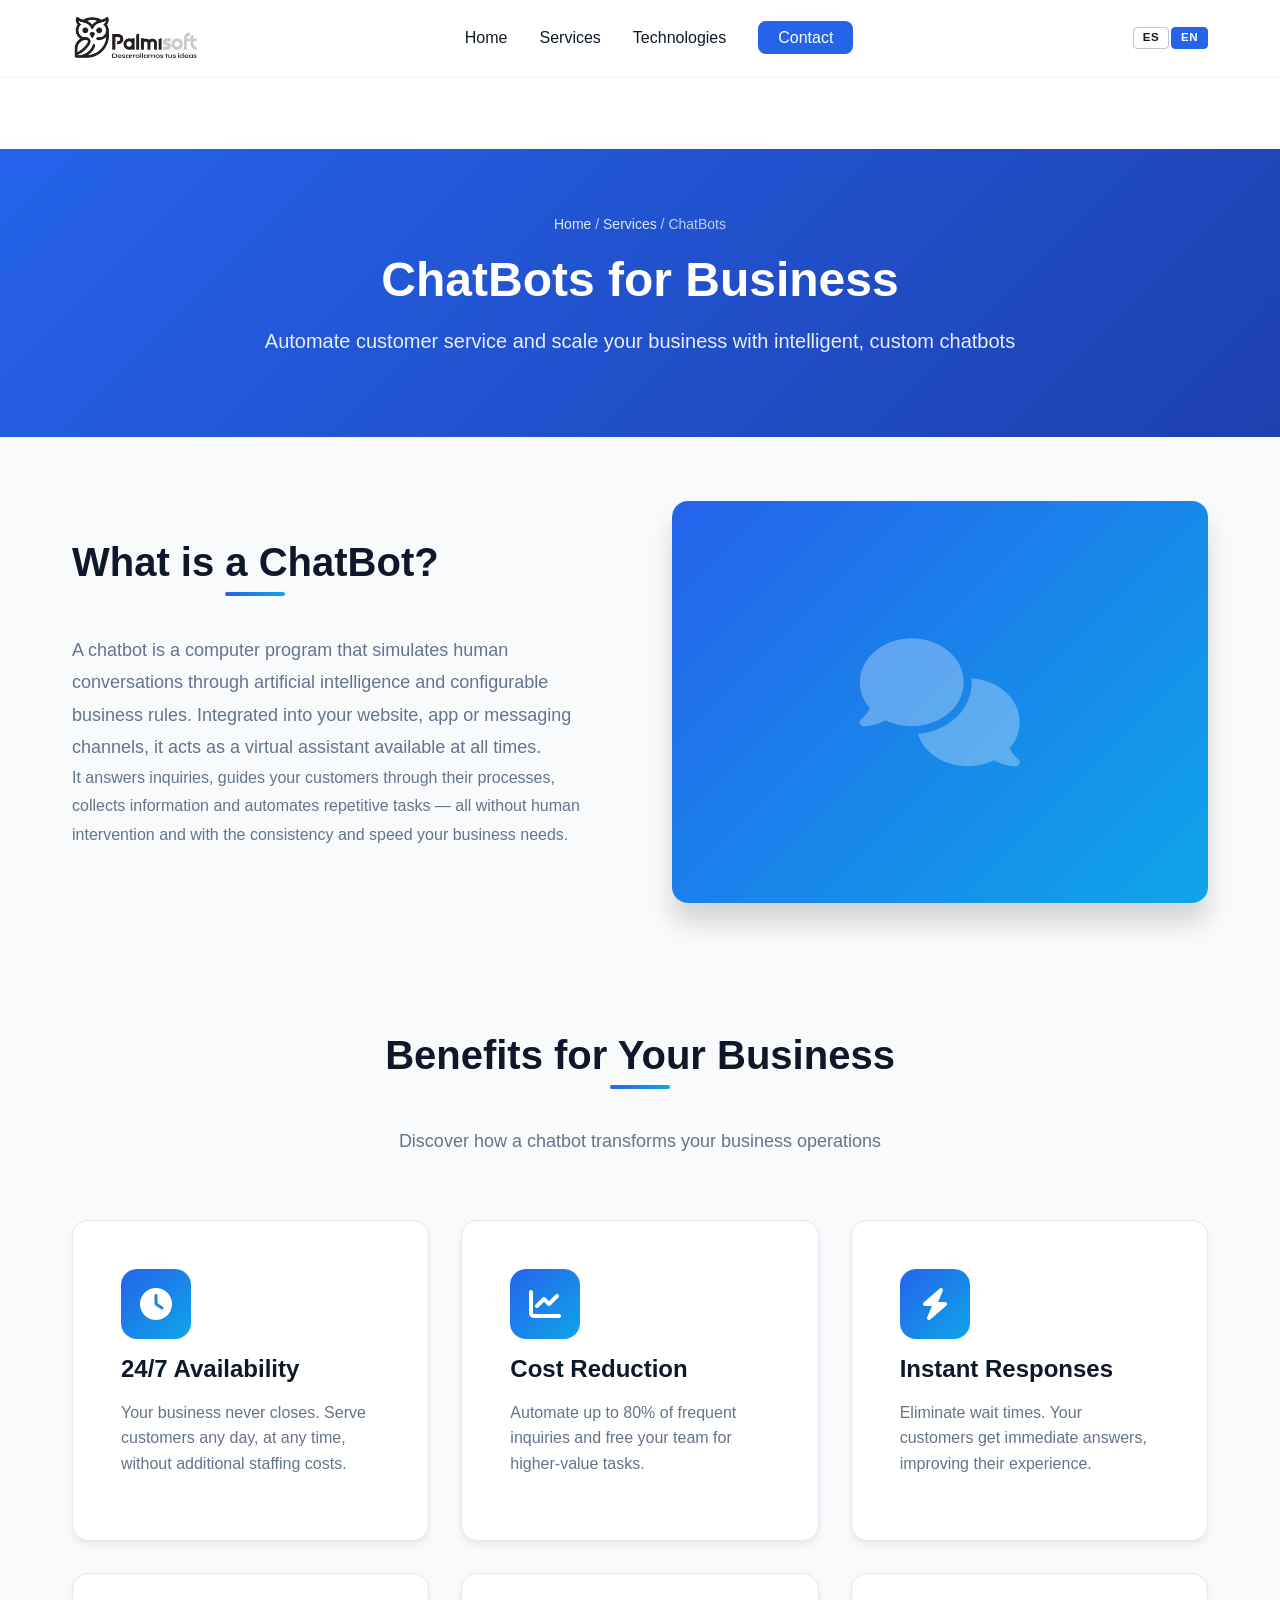
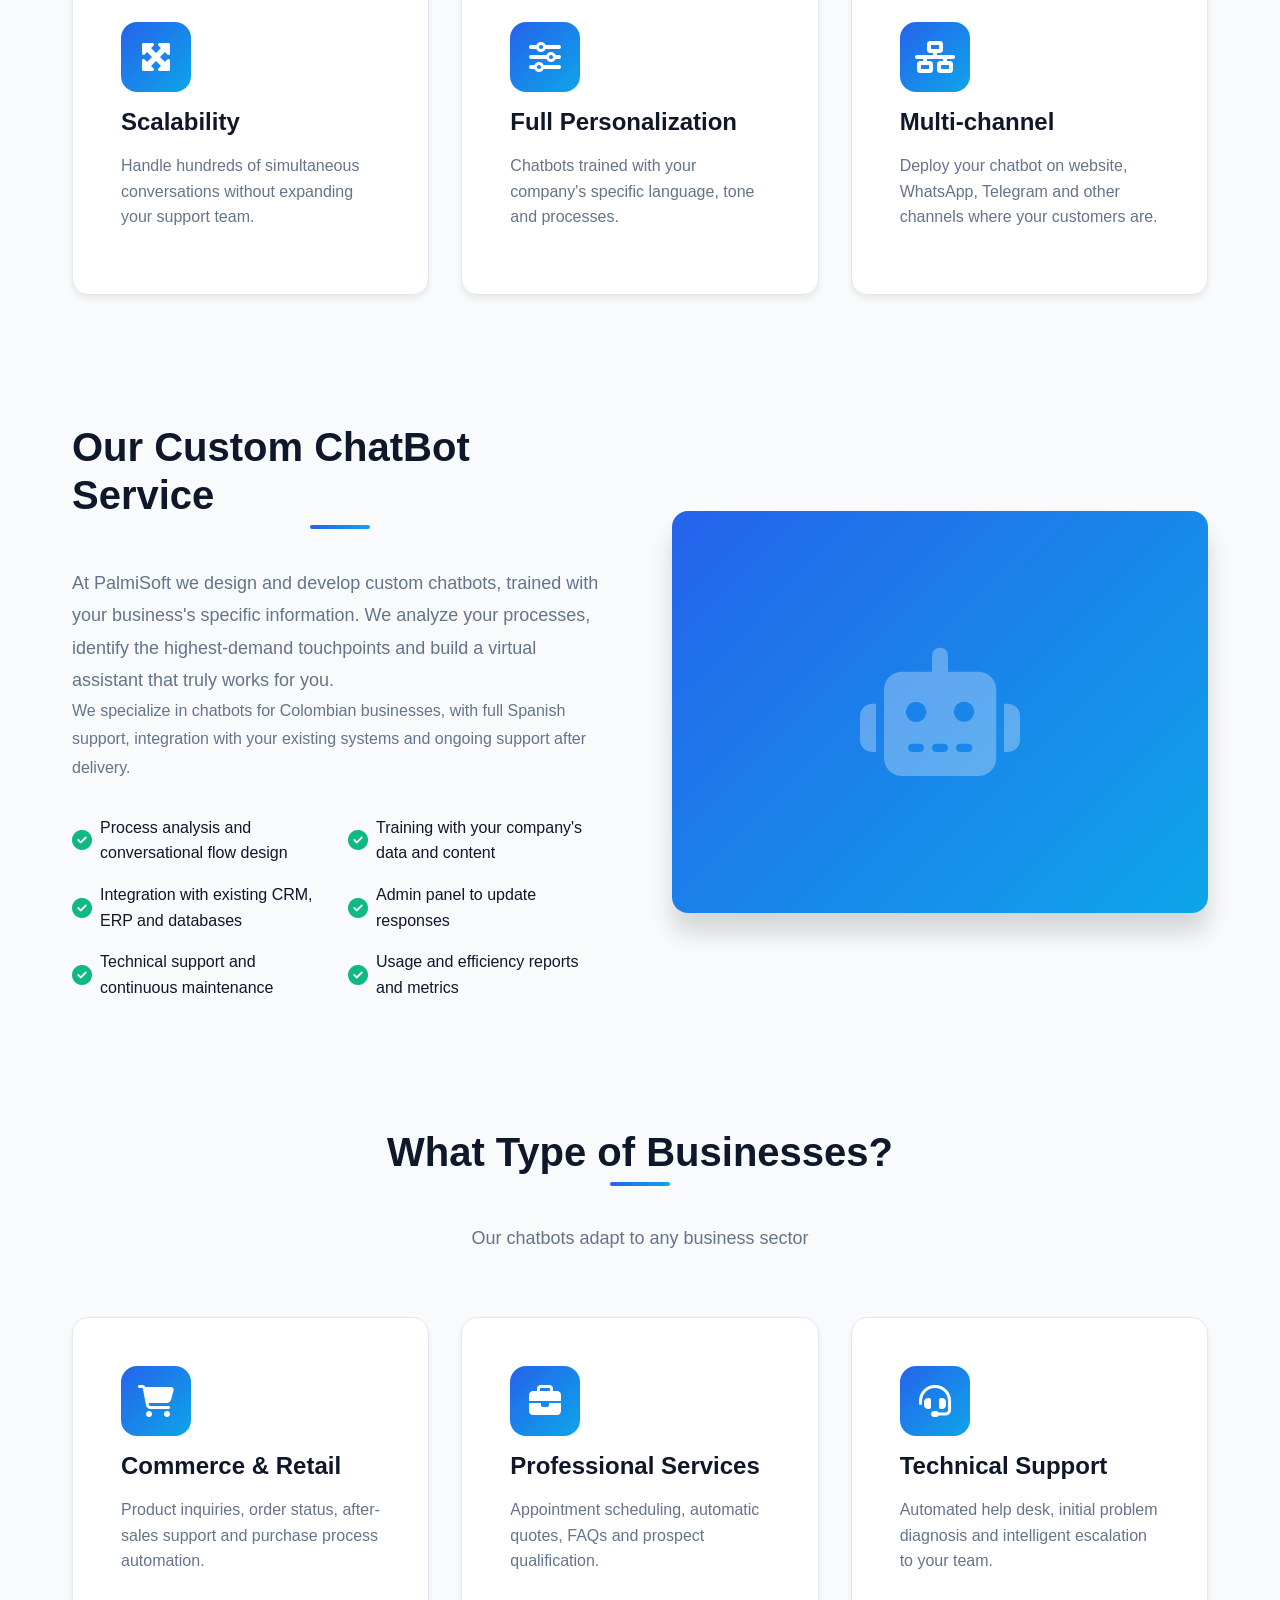
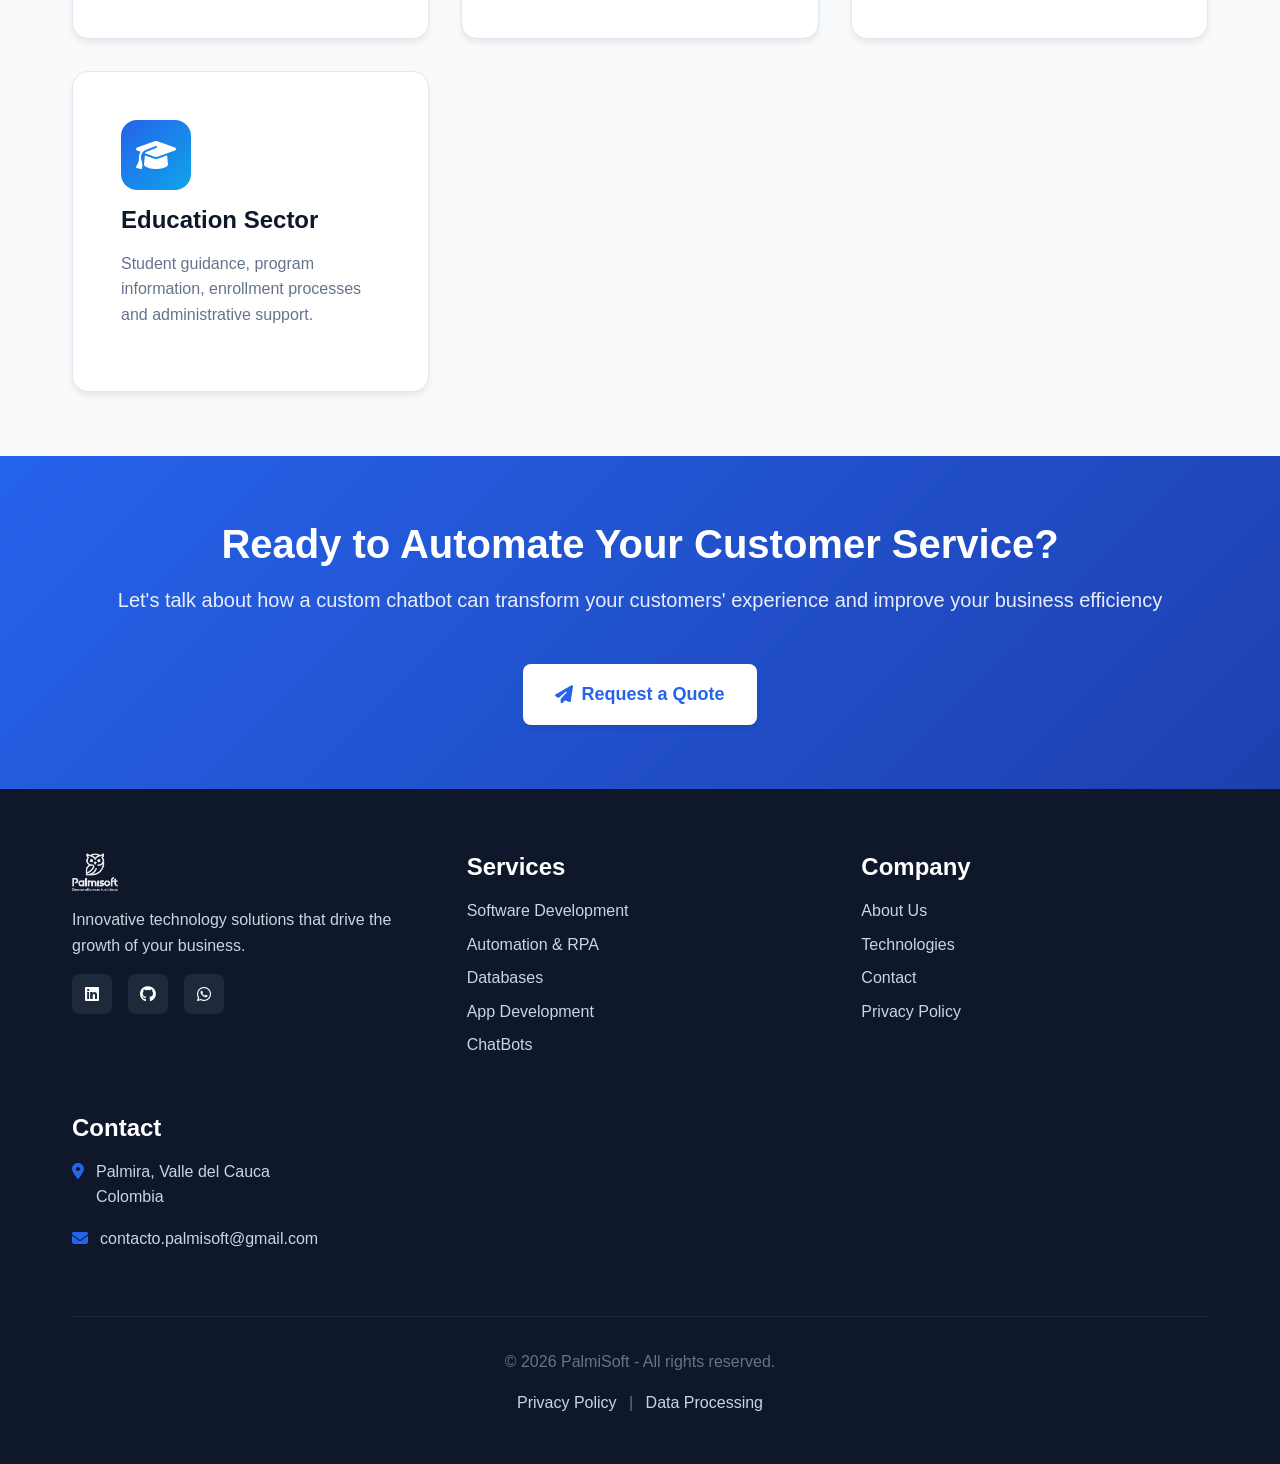
==== commit b71602df: "- Mejoras de contacto, nuevo correo y telefono." ====
--- a/chatbots.html
+++ b/chatbots.html
@@ -315,6 +315,7 @@
                     <div class="social-links">
                         <a href="#" class="social-link" aria-label="LinkedIn"><i class="fab fa-linkedin"></i></a>
                         <a href="#" class="social-link" aria-label="GitHub"><i class="fab fa-github"></i></a>
+                        <a href="https://wa.me/3148745722" class="social-link" aria-label="WhatsApp" target="_blank" rel="noopener noreferrer"><i class="fab fa-whatsapp"></i></a>
                     </div>
                 </div>
 
